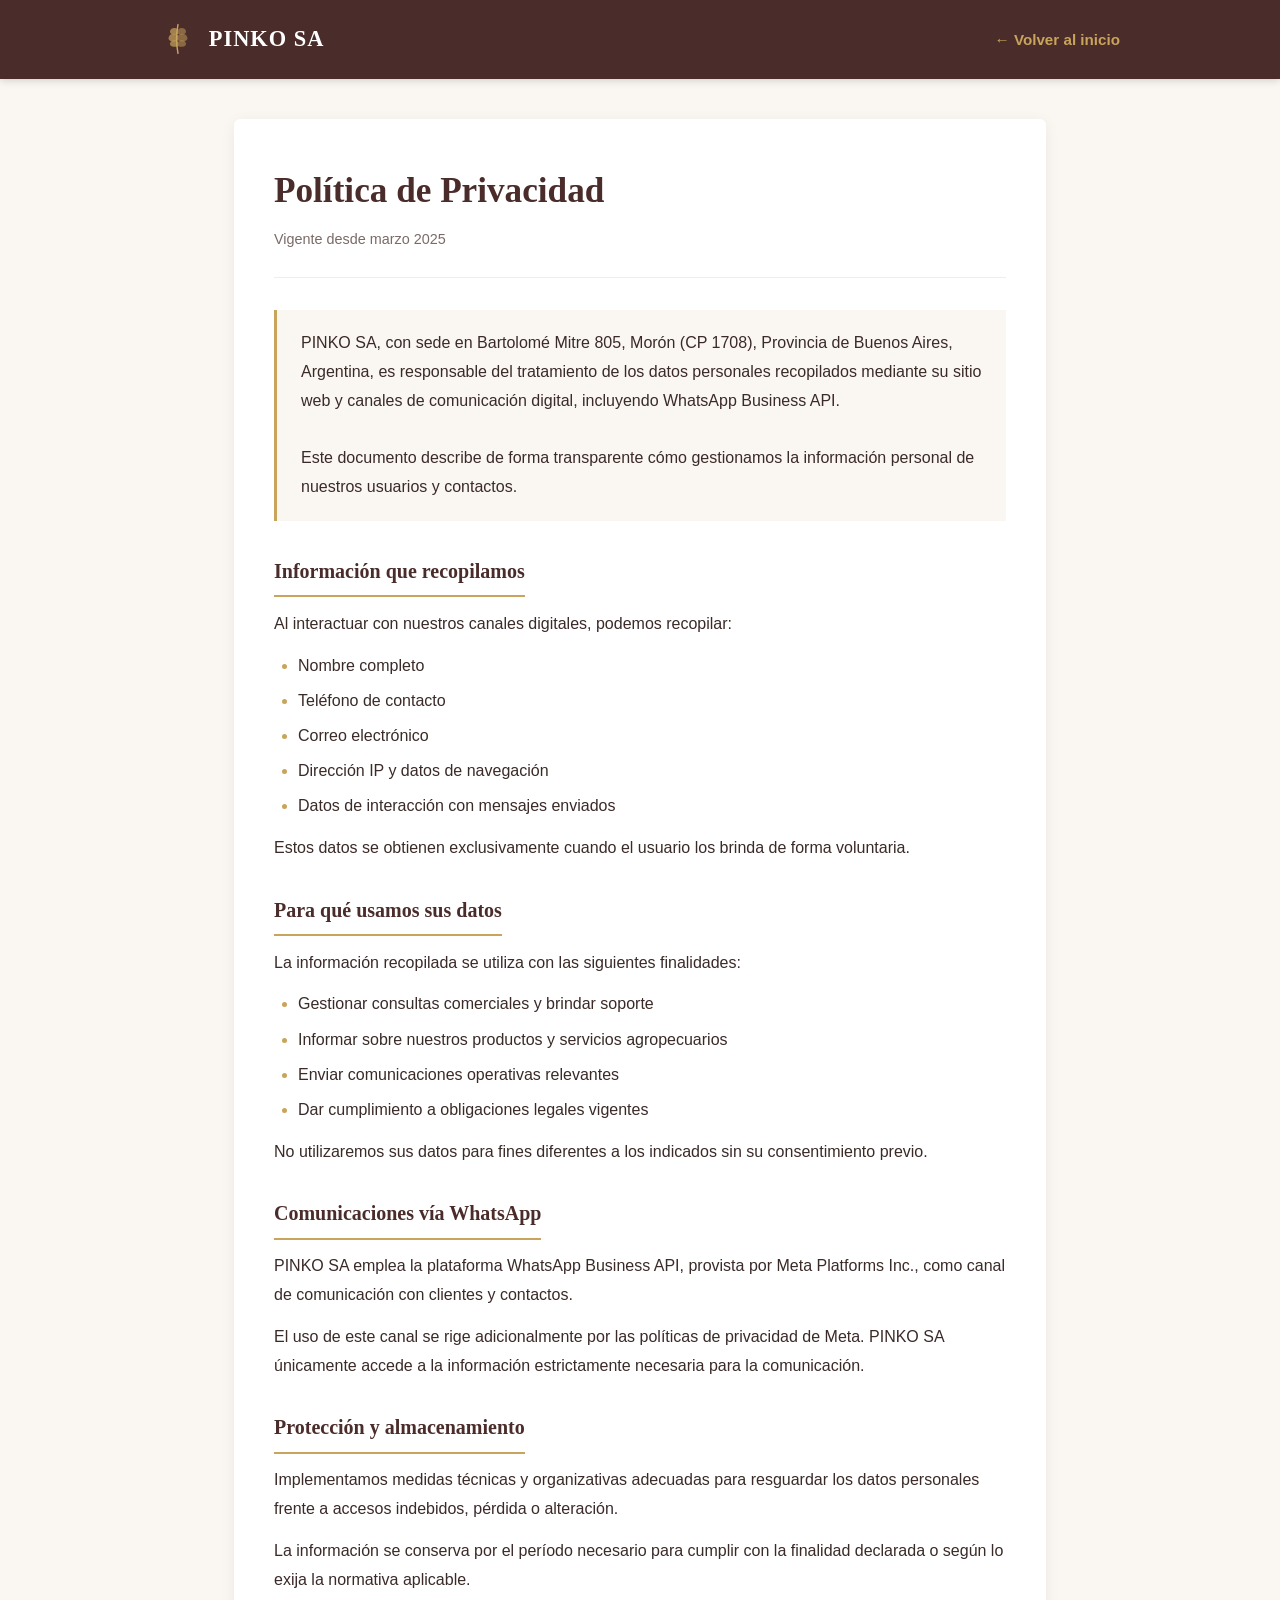
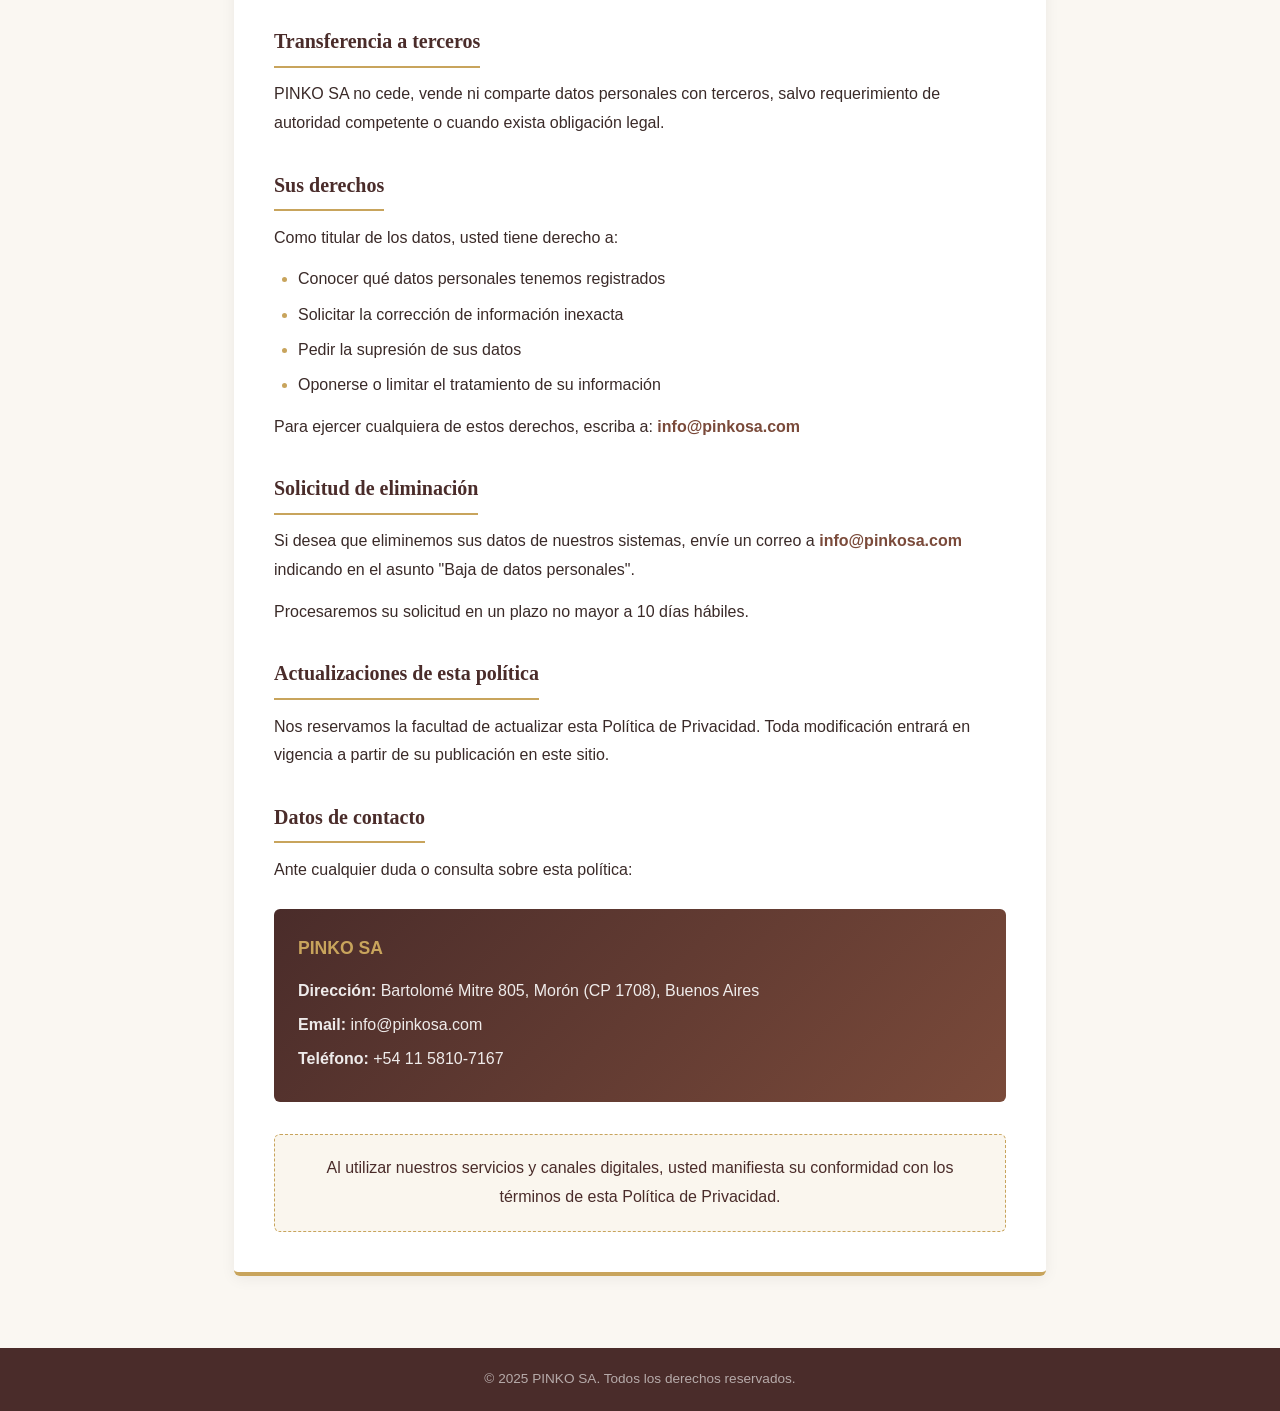
==== politica-privacidad.html @ e92233fa "Add files via upload" ====
<!DOCTYPE html>
<html lang="es">
<head>
    <meta charset="UTF-8">
    <meta name="viewport" content="width=device-width, initial-scale=1.0">
    <title>Política de Privacidad - PINKO SA</title>
    <link rel="icon" type="image/svg+xml" href="favicon.svg">
    <style>
        :root {
            --primary: #4a2c2a;
            --secondary: #7a4a3a;
            --accent: #c8a45c;
            --bg-light: #faf7f2;
            --bg-white: #ffffff;
            --text-dark: #3a2a28;
            --text-gray: #7a6a68;
        }

        * {
            margin: 0;
            padding: 0;
            box-sizing: border-box;
        }

        body {
            font-family: 'Segoe UI', Tahoma, Geneva, Verdana, sans-serif;
            line-height: 1.8;
            color: var(--text-dark);
            background: var(--bg-light);
        }

        /* Header */
        .header {
            background: var(--primary);
            color: white;
            padding: 1.2rem 2rem;
            position: sticky;
            top: 0;
            z-index: 100;
            box-shadow: 0 2px 8px rgba(0,0,0,0.15);
        }

        .header-inner {
            max-width: 960px;
            margin: 0 auto;
            display: flex;
            justify-content: space-between;
            align-items: center;
        }

        .header-brand {
            display: flex;
            align-items: center;
            gap: 0.8rem;
            text-decoration: none;
            color: white;
        }

        .header-brand svg {
            width: 36px;
            height: 36px;
            color: var(--accent);
        }

        .header-brand span {
            font-family: Georgia, 'Times New Roman', serif;
            font-size: 1.4rem;
            font-weight: bold;
            letter-spacing: 1px;
        }

        .header-back {
            color: var(--accent);
            text-decoration: none;
            font-weight: 600;
            font-size: 0.95rem;
            transition: color 0.3s ease;
        }

        .header-back:hover {
            color: white;
        }

        /* Content */
        .page-content {
            max-width: 860px;
            margin: 0 auto;
            padding: 2.5rem 1.5rem;
        }

        .policy-card {
            background: white;
            border-radius: 6px;
            padding: 2.5rem;
            box-shadow: 0 3px 15px rgba(0,0,0,0.06);
            border-bottom: 4px solid var(--accent);
        }

        .policy-heading {
            font-family: Georgia, 'Times New Roman', serif;
            font-size: 2.2rem;
            color: var(--primary);
            margin-bottom: 0.3rem;
        }

        .policy-updated {
            color: var(--text-gray);
            font-size: 0.9rem;
            margin-bottom: 2rem;
            padding-bottom: 1.5rem;
            border-bottom: 1px solid #eee;
        }

        .policy-intro-box {
            background: var(--bg-light);
            padding: 1.2rem 1.5rem;
            border-left: 3px solid var(--accent);
            margin-bottom: 2rem;
            font-size: 1rem;
        }

        .block {
            margin-bottom: 1.8rem;
        }

        .block-title {
            font-family: Georgia, 'Times New Roman', serif;
            font-size: 1.25rem;
            color: var(--primary);
            margin-bottom: 0.8rem;
            padding-bottom: 0.4rem;
            border-bottom: 2px solid var(--accent);
            display: inline-block;
        }

        .block p {
            margin-bottom: 0.8rem;
            color: var(--text-dark);
        }

        .block ul {
            margin: 0.8rem 0 0.8rem 1.5rem;
            color: var(--text-dark);
        }

        .block ul li {
            margin-bottom: 0.4rem;
        }

        .block ul li::marker {
            color: var(--accent);
        }

        .email-ref {
            color: var(--secondary);
            font-weight: 600;
            text-decoration: none;
        }

        .email-ref:hover {
            color: var(--accent);
        }

        .info-panel {
            background: linear-gradient(135deg, var(--primary), var(--secondary));
            color: white;
            padding: 1.5rem;
            border-radius: 6px;
            margin-top: 1.5rem;
        }

        .info-panel h4 {
            color: var(--accent);
            margin-bottom: 0.8rem;
            font-size: 1.1rem;
        }

        .info-panel p {
            color: rgba(255,255,255,0.9);
            margin-bottom: 0.3rem;
        }

        .acceptance-banner {
            margin-top: 2rem;
            padding: 1.2rem;
            text-align: center;
            background: rgba(200, 164, 92, 0.1);
            border: 1px dashed var(--accent);
            border-radius: 6px;
            font-weight: 500;
            color: var(--primary);
        }

        /* Footer */
        .page-footer {
            background: var(--primary);
            color: rgba(255,255,255,0.6);
            text-align: center;
            padding: 1.2rem;
            font-size: 0.85rem;
            margin-top: 2rem;
        }

        @media (max-width: 768px) {
            .policy-card {
                padding: 1.5rem 1.2rem;
            }
            .policy-heading {
                font-size: 1.7rem;
            }
            .header-inner {
                flex-direction: column;
                gap: 0.8rem;
            }
        }
    </style>
</head>
<body>
    <header class="header">
        <div class="header-inner">
            <a href="index.html" class="header-brand">
                <svg viewBox="0 0 50 50" xmlns="http://www.w3.org/2000/svg">
                    <path d="M25 5 C25 5 23 15 23 25 C23 35 25 45 25 45" stroke="currentColor" stroke-width="2" fill="none" stroke-linecap="round"/>
                    <path d="M25 12 C20 8 15 10 14 14 C13 18 18 20 25 18" fill="currentColor" opacity="0.7"/>
                    <path d="M25 12 C30 8 35 10 36 14 C37 18 32 20 25 18" fill="currentColor" opacity="0.5"/>
                    <path d="M25 20 C19 16 13 18 12 23 C11 28 17 30 25 27" fill="currentColor" opacity="0.7"/>
                    <path d="M25 20 C31 16 37 18 38 23 C39 28 33 30 25 27" fill="currentColor" opacity="0.5"/>
                    <path d="M25 29 C20 25 15 27 14 31 C13 35 18 37 25 35" fill="currentColor" opacity="0.7"/>
                    <path d="M25 29 C30 25 35 27 36 31 C37 35 32 37 25 35" fill="currentColor" opacity="0.5"/>
                </svg>
                <span>PINKO SA</span>
            </a>
            <a href="index.html" class="header-back">&larr; Volver al inicio</a>
        </div>
    </header>

    <main class="page-content">
        <div class="policy-card">
            <h1 class="policy-heading">Política de Privacidad</h1>
            <p class="policy-updated">Vigente desde marzo 2025</p>

            <div class="policy-intro-box">
                PINKO SA, con sede en Bartolomé Mitre 805, Morón (CP 1708), Provincia de Buenos Aires, Argentina, es responsable del tratamiento de los datos personales recopilados mediante su sitio web y canales de comunicación digital, incluyendo WhatsApp Business API.
                <br><br>
                Este documento describe de forma transparente cómo gestionamos la información personal de nuestros usuarios y contactos.
            </div>

            <div class="block">
                <h2 class="block-title">Información que recopilamos</h2>
                <p>Al interactuar con nuestros canales digitales, podemos recopilar:</p>
                <ul>
                    <li>Nombre completo</li>
                    <li>Teléfono de contacto</li>
                    <li>Correo electrónico</li>
                    <li>Dirección IP y datos de navegación</li>
                    <li>Datos de interacción con mensajes enviados</li>
                </ul>
                <p>Estos datos se obtienen exclusivamente cuando el usuario los brinda de forma voluntaria.</p>
            </div>

            <div class="block">
                <h2 class="block-title">Para qué usamos sus datos</h2>
                <p>La información recopilada se utiliza con las siguientes finalidades:</p>
                <ul>
                    <li>Gestionar consultas comerciales y brindar soporte</li>
                    <li>Informar sobre nuestros productos y servicios agropecuarios</li>
                    <li>Enviar comunicaciones operativas relevantes</li>
                    <li>Dar cumplimiento a obligaciones legales vigentes</li>
                </ul>
                <p>No utilizaremos sus datos para fines diferentes a los indicados sin su consentimiento previo.</p>
            </div>

            <div class="block">
                <h2 class="block-title">Comunicaciones vía WhatsApp</h2>
                <p>PINKO SA emplea la plataforma WhatsApp Business API, provista por Meta Platforms Inc., como canal de comunicación con clientes y contactos.</p>
                <p>El uso de este canal se rige adicionalmente por las políticas de privacidad de Meta. PINKO SA únicamente accede a la información estrictamente necesaria para la comunicación.</p>
            </div>

            <div class="block">
                <h2 class="block-title">Protección y almacenamiento</h2>
                <p>Implementamos medidas técnicas y organizativas adecuadas para resguardar los datos personales frente a accesos indebidos, pérdida o alteración.</p>
                <p>La información se conserva por el período necesario para cumplir con la finalidad declarada o según lo exija la normativa aplicable.</p>
            </div>

            <div class="block">
                <h2 class="block-title">Transferencia a terceros</h2>
                <p>PINKO SA no cede, vende ni comparte datos personales con terceros, salvo requerimiento de autoridad competente o cuando exista obligación legal.</p>
            </div>

            <div class="block">
                <h2 class="block-title">Sus derechos</h2>
                <p>Como titular de los datos, usted tiene derecho a:</p>
                <ul>
                    <li>Conocer qué datos personales tenemos registrados</li>
                    <li>Solicitar la corrección de información inexacta</li>
                    <li>Pedir la supresión de sus datos</li>
                    <li>Oponerse o limitar el tratamiento de su información</li>
                </ul>
                <p>Para ejercer cualquiera de estos derechos, escriba a: <a href="mailto:info@pinkosa.com" class="email-ref">info@pinkosa.com</a></p>
            </div>

            <div class="block">
                <h2 class="block-title">Solicitud de eliminación</h2>
                <p>Si desea que eliminemos sus datos de nuestros sistemas, envíe un correo a <a href="mailto:info@pinkosa.com" class="email-ref">info@pinkosa.com</a> indicando en el asunto "Baja de datos personales".</p>
                <p>Procesaremos su solicitud en un plazo no mayor a 10 días hábiles.</p>
            </div>

            <div class="block">
                <h2 class="block-title">Actualizaciones de esta política</h2>
                <p>Nos reservamos la facultad de actualizar esta Política de Privacidad. Toda modificación entrará en vigencia a partir de su publicación en este sitio.</p>
            </div>

            <div class="block">
                <h2 class="block-title">Datos de contacto</h2>
                <p>Ante cualquier duda o consulta sobre esta política:</p>
                <div class="info-panel">
                    <h4>PINKO SA</h4>
                    <p><strong>Dirección:</strong> Bartolomé Mitre 805, Morón (CP 1708), Buenos Aires</p>
                    <p><strong>Email:</strong> info@pinkosa.com</p>
                    <p><strong>Teléfono:</strong> +54 11 5810-7167</p>
                </div>
            </div>

            <div class="acceptance-banner">
                Al utilizar nuestros servicios y canales digitales, usted manifiesta su conformidad con los términos de esta Política de Privacidad.
            </div>
        </div>
    </main>

    <footer class="page-footer">
        <p>&copy; 2025 PINKO SA. Todos los derechos reservados.</p>
    </footer>
</body>
</html>
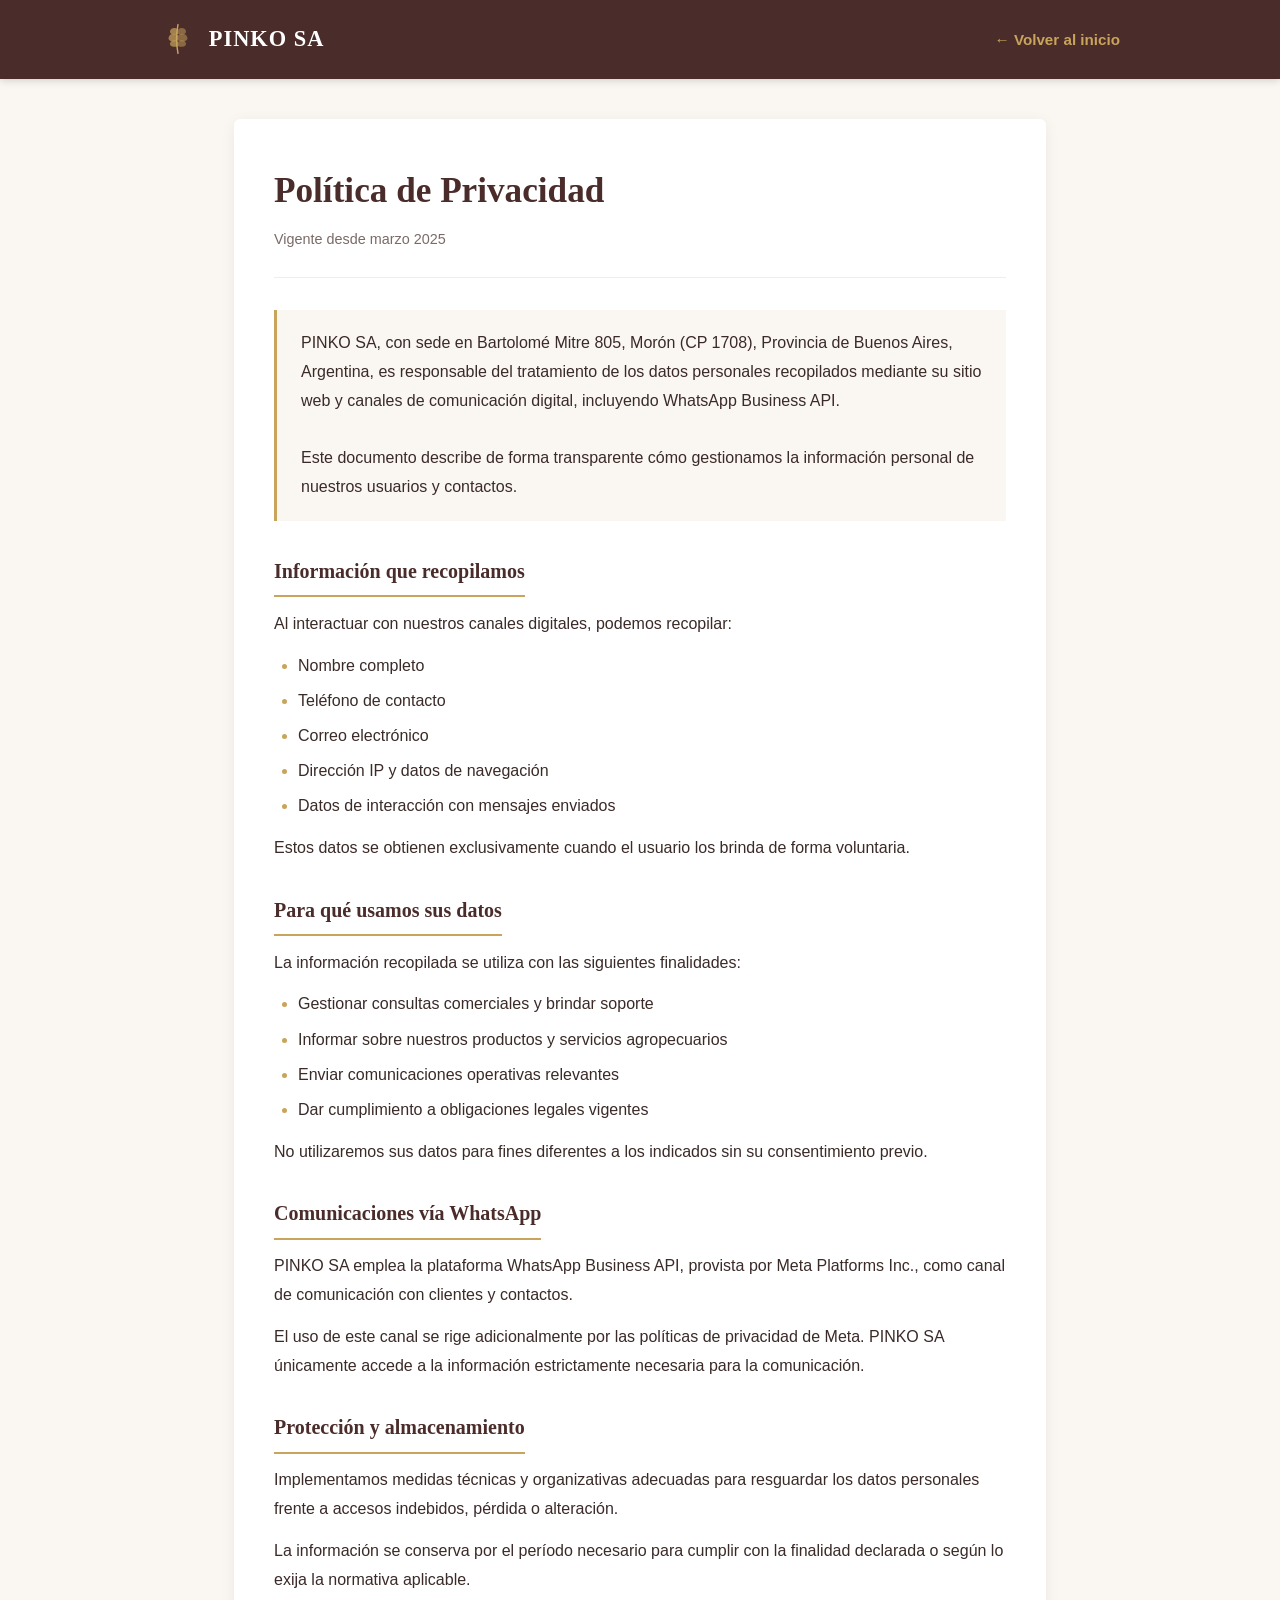
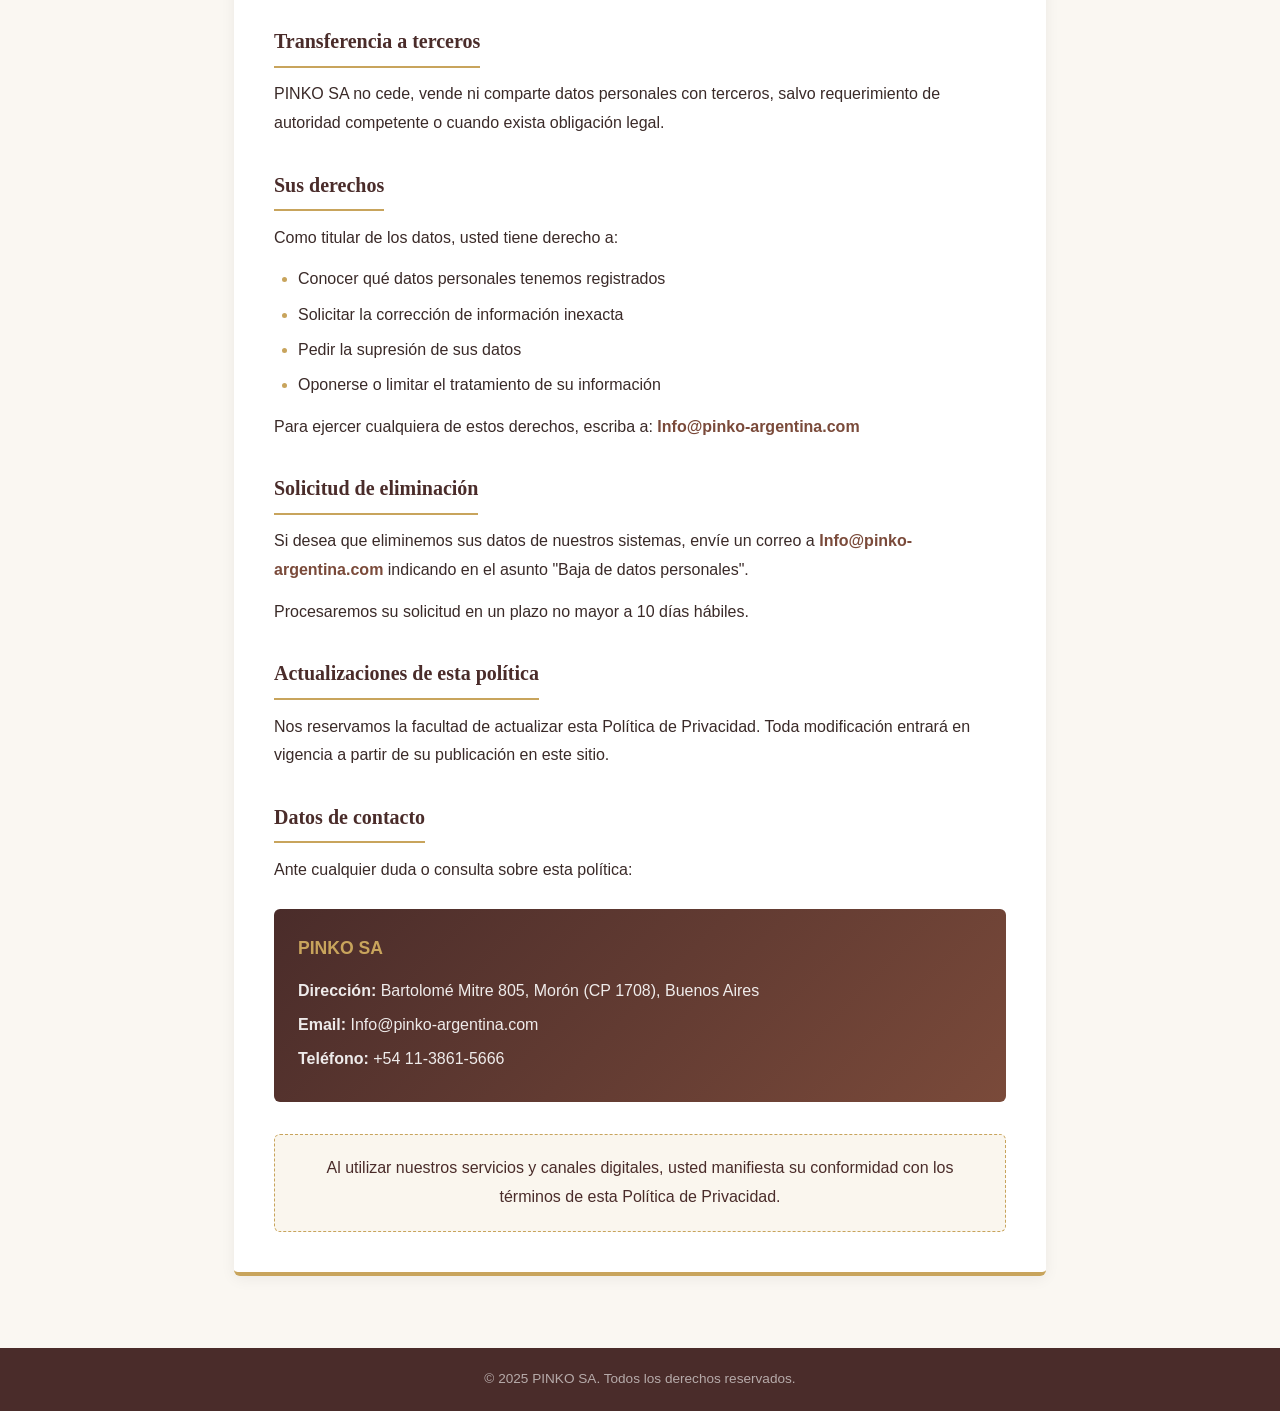
==== commit 6cc5b7f1: "Add files via upload" ====
--- a/politica-privacidad.html
+++ b/politica-privacidad.html
@@ -296,12 +296,12 @@
                     <li>Pedir la supresión de sus datos</li>
                     <li>Oponerse o limitar el tratamiento de su información</li>
                 </ul>
-                <p>Para ejercer cualquiera de estos derechos, escriba a: <a href="mailto:info@pinkosa.com" class="email-ref">info@pinkosa.com</a></p>
+                <p>Para ejercer cualquiera de estos derechos, escriba a: <a href="mailto:Info@pinko-argentina.com" class="email-ref">Info@pinko-argentina.com</a></p>
             </div>
 
             <div class="block">
                 <h2 class="block-title">Solicitud de eliminación</h2>
-                <p>Si desea que eliminemos sus datos de nuestros sistemas, envíe un correo a <a href="mailto:info@pinkosa.com" class="email-ref">info@pinkosa.com</a> indicando en el asunto "Baja de datos personales".</p>
+                <p>Si desea que eliminemos sus datos de nuestros sistemas, envíe un correo a <a href="mailto:Info@pinko-argentina.com" class="email-ref">Info@pinko-argentina.com</a> indicando en el asunto "Baja de datos personales".</p>
                 <p>Procesaremos su solicitud en un plazo no mayor a 10 días hábiles.</p>
             </div>
 
@@ -316,8 +316,8 @@
                 <div class="info-panel">
                     <h4>PINKO SA</h4>
                     <p><strong>Dirección:</strong> Bartolomé Mitre 805, Morón (CP 1708), Buenos Aires</p>
-                    <p><strong>Email:</strong> info@pinkosa.com</p>
-                    <p><strong>Teléfono:</strong> +54 11 5810-7167</p>
+                    <p><strong>Email:</strong> Info@pinko-argentina.com</p>
+                    <p><strong>Teléfono:</strong> +54 11-3861-5666</p>
                 </div>
             </div>
 
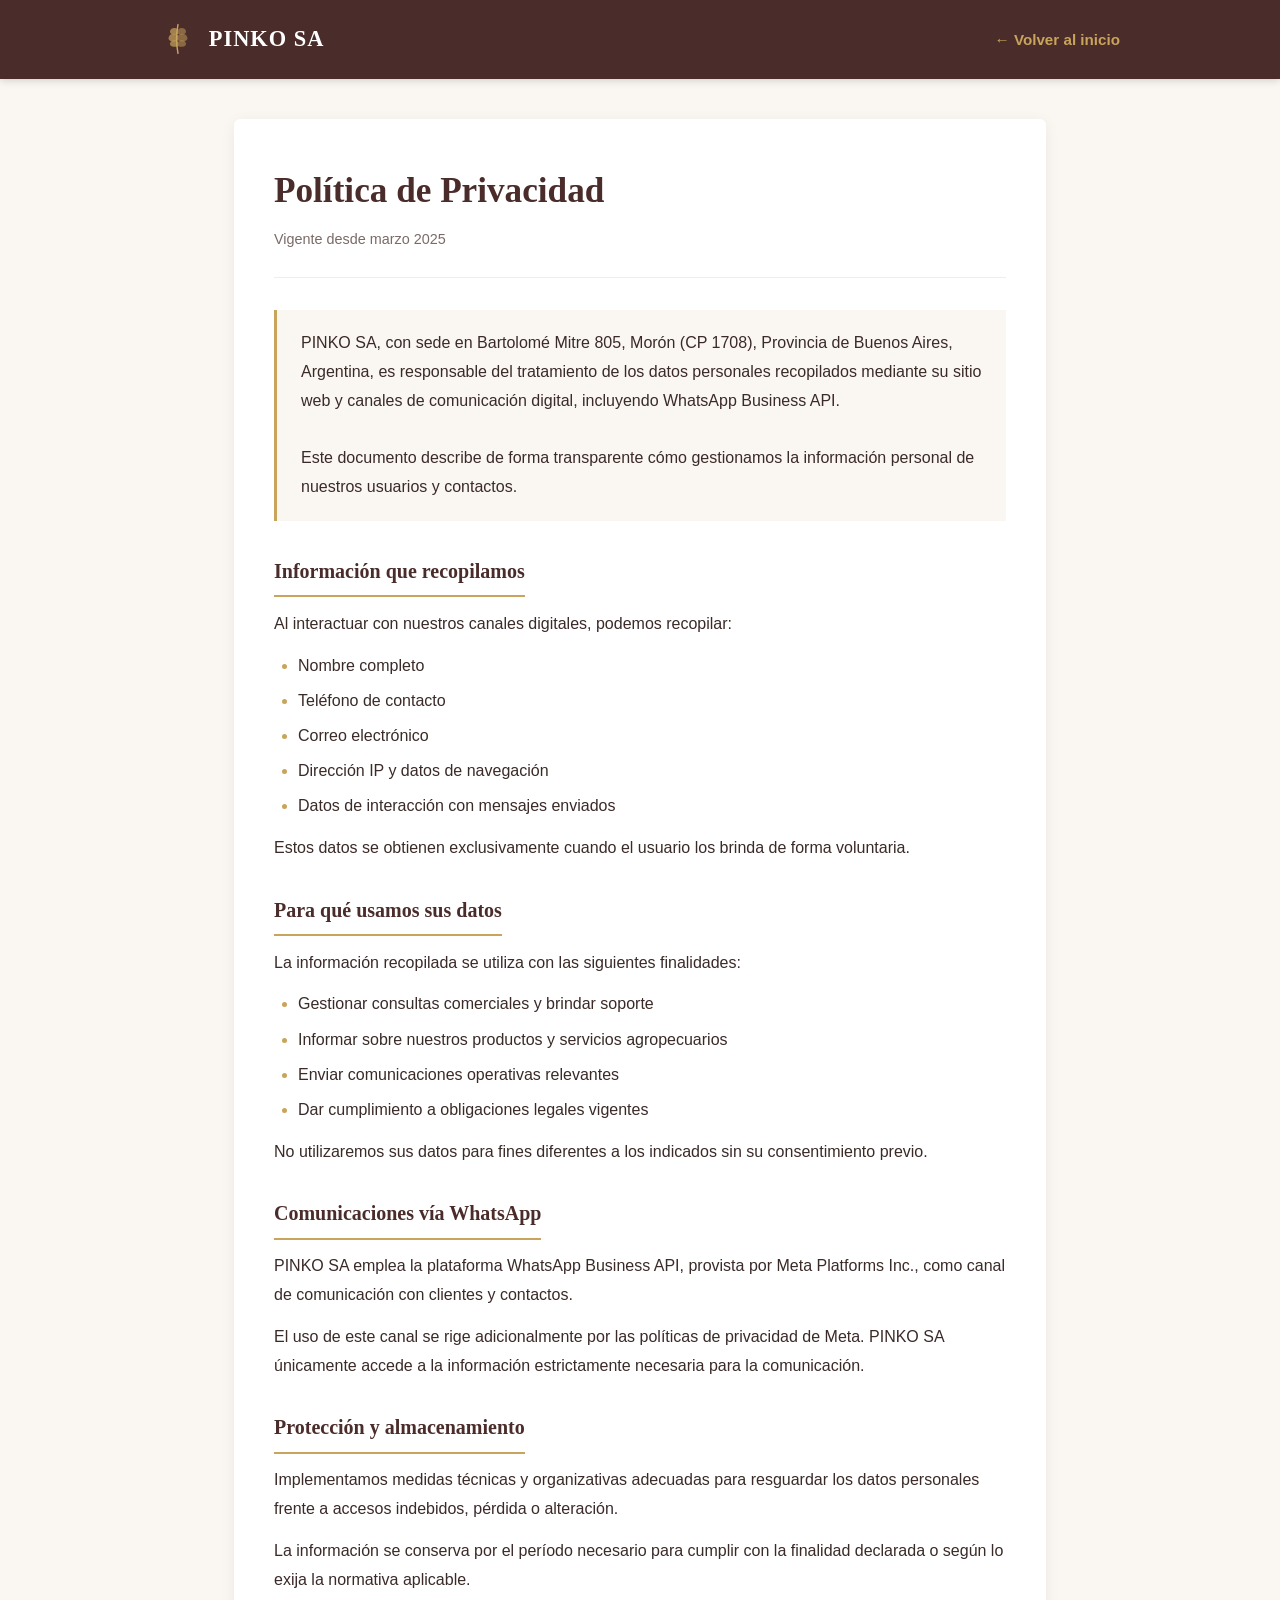
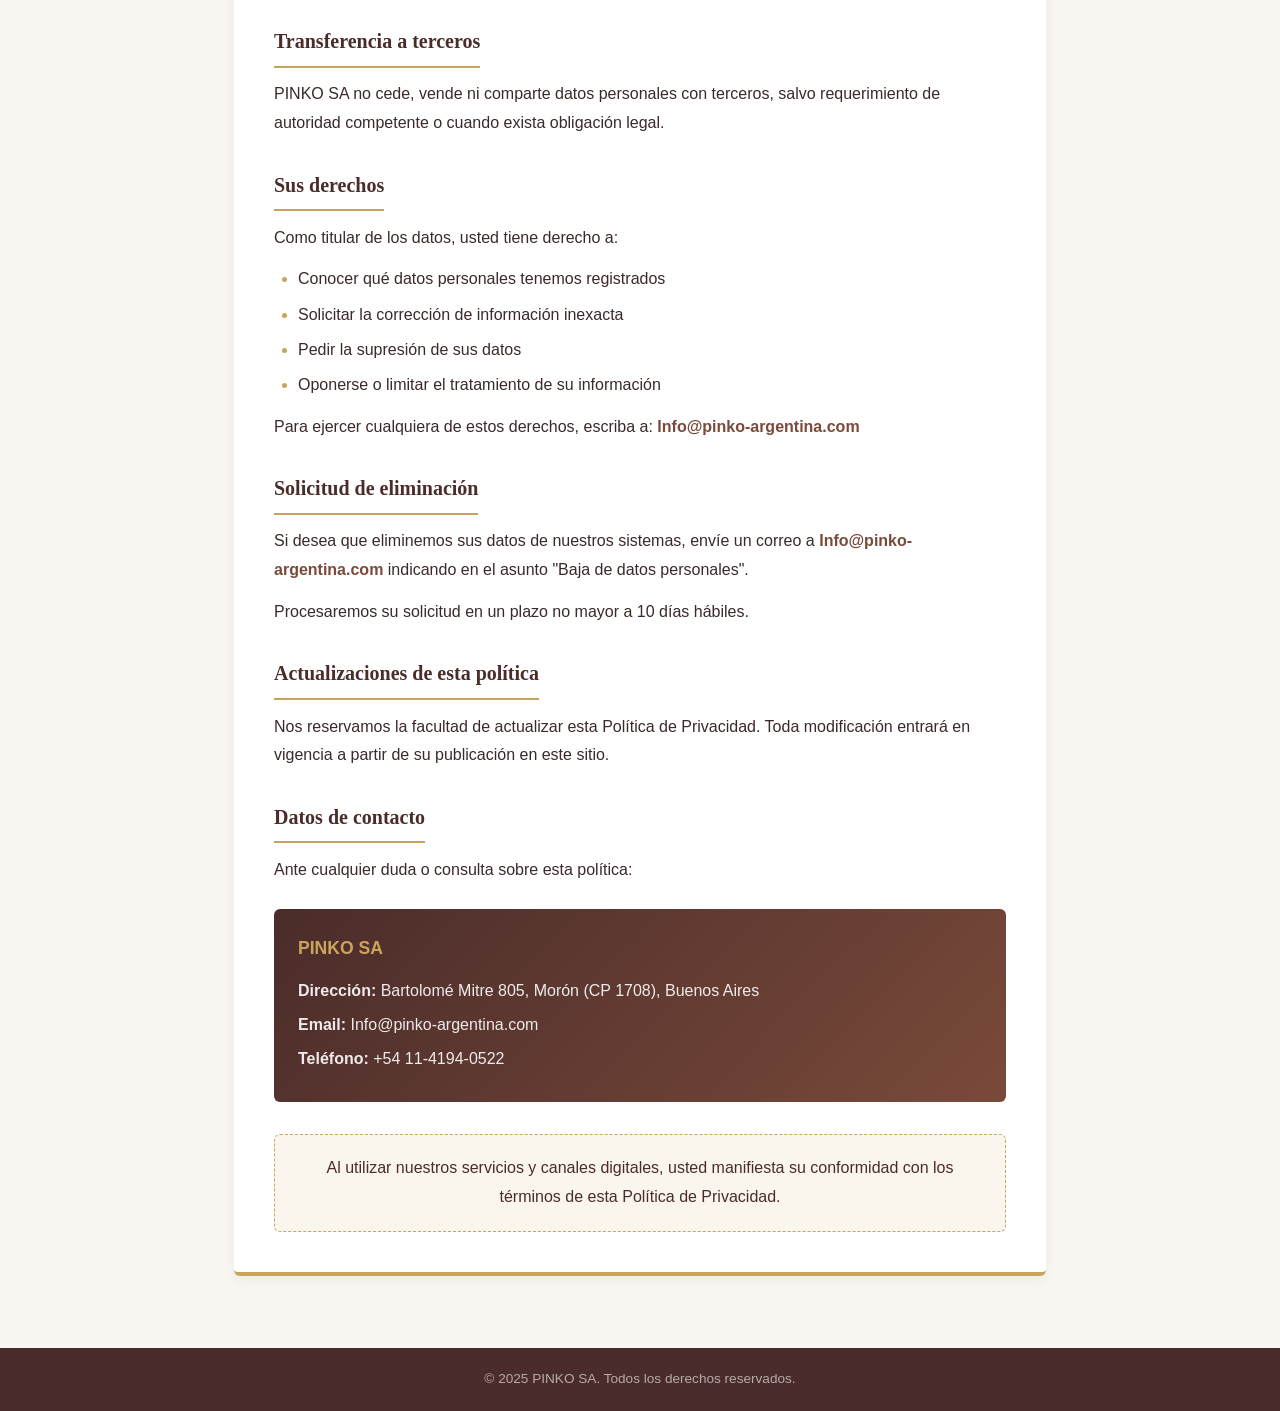
==== commit e80227ec: "Update politica-privacidad.html" ====
--- a/politica-privacidad.html
+++ b/politica-privacidad.html
@@ -317,7 +317,7 @@
                     <h4>PINKO SA</h4>
                     <p><strong>Dirección:</strong> Bartolomé Mitre 805, Morón (CP 1708), Buenos Aires</p>
                     <p><strong>Email:</strong> Info@pinko-argentina.com</p>
-                    <p><strong>Teléfono:</strong> +54 11-3861-5666</p>
+                    <p><strong>Teléfono:</strong> +54 11-4194-0522</p>
                 </div>
             </div>
 
